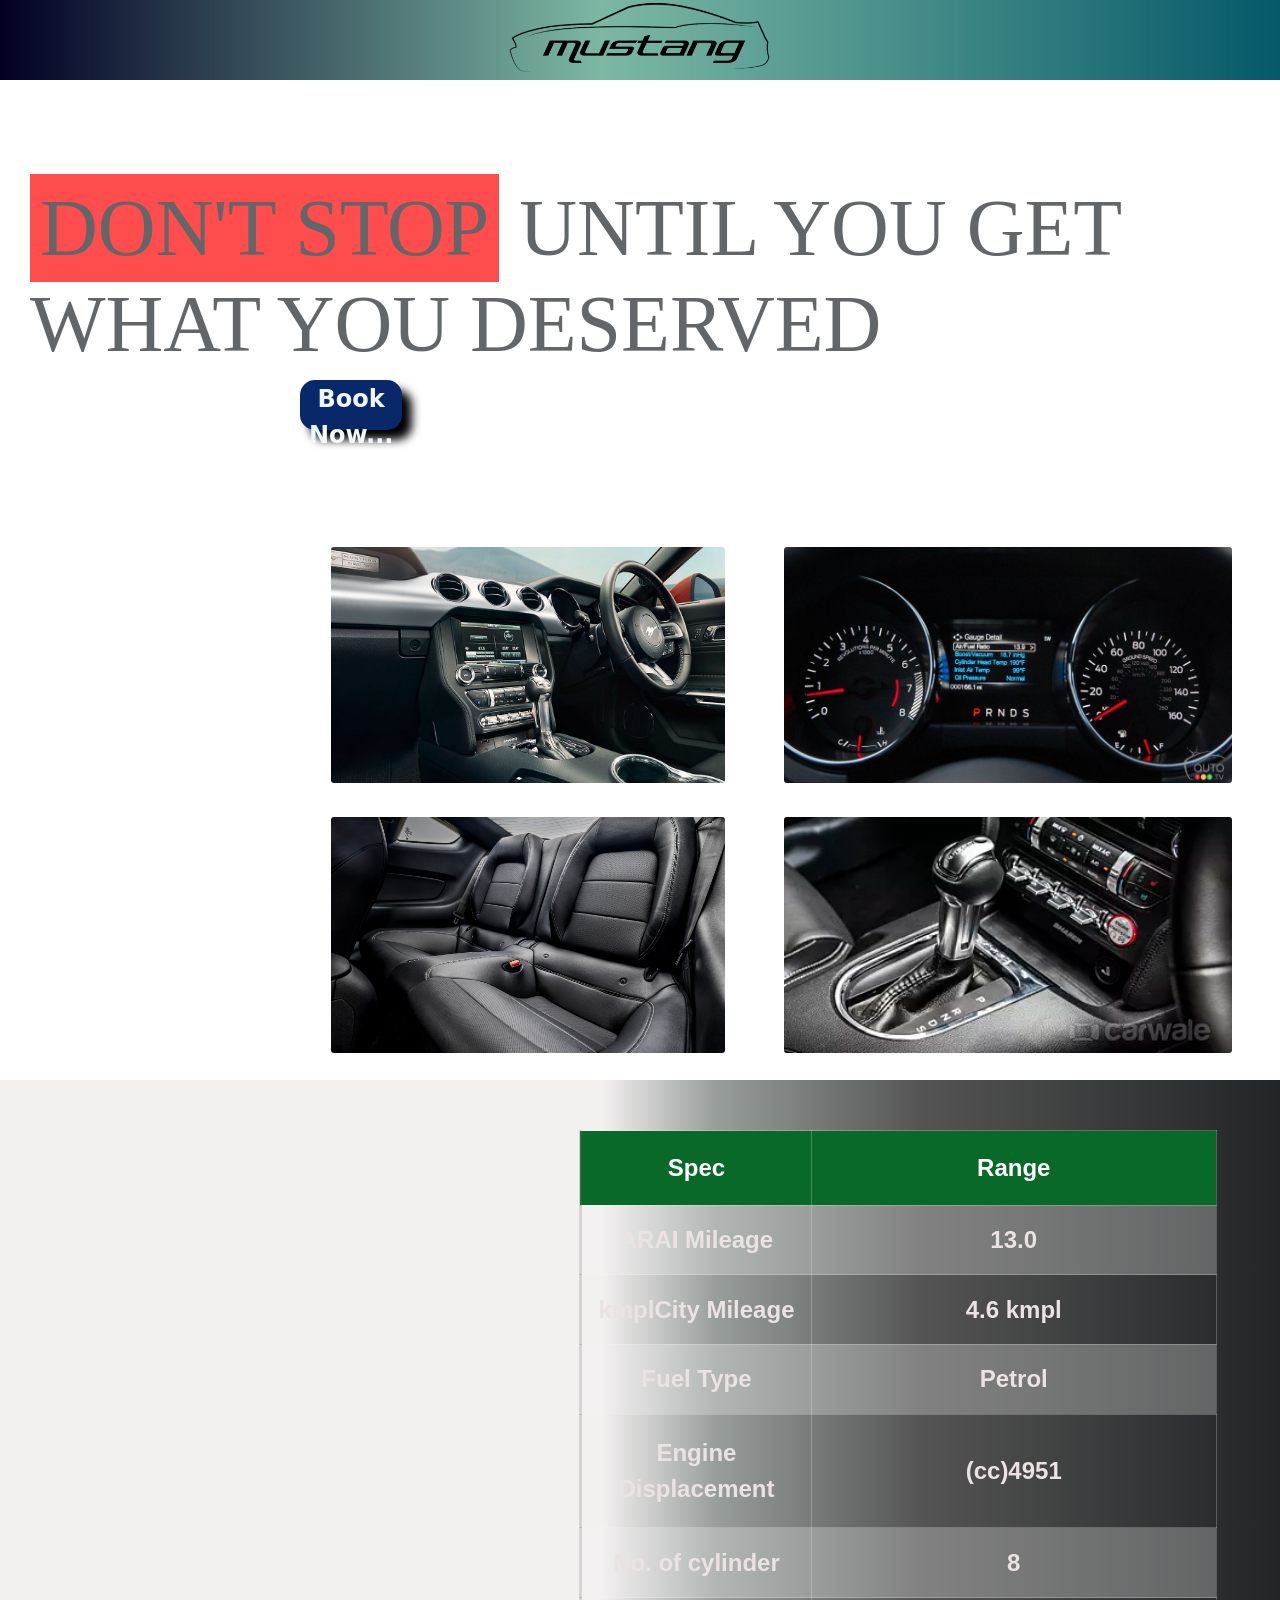
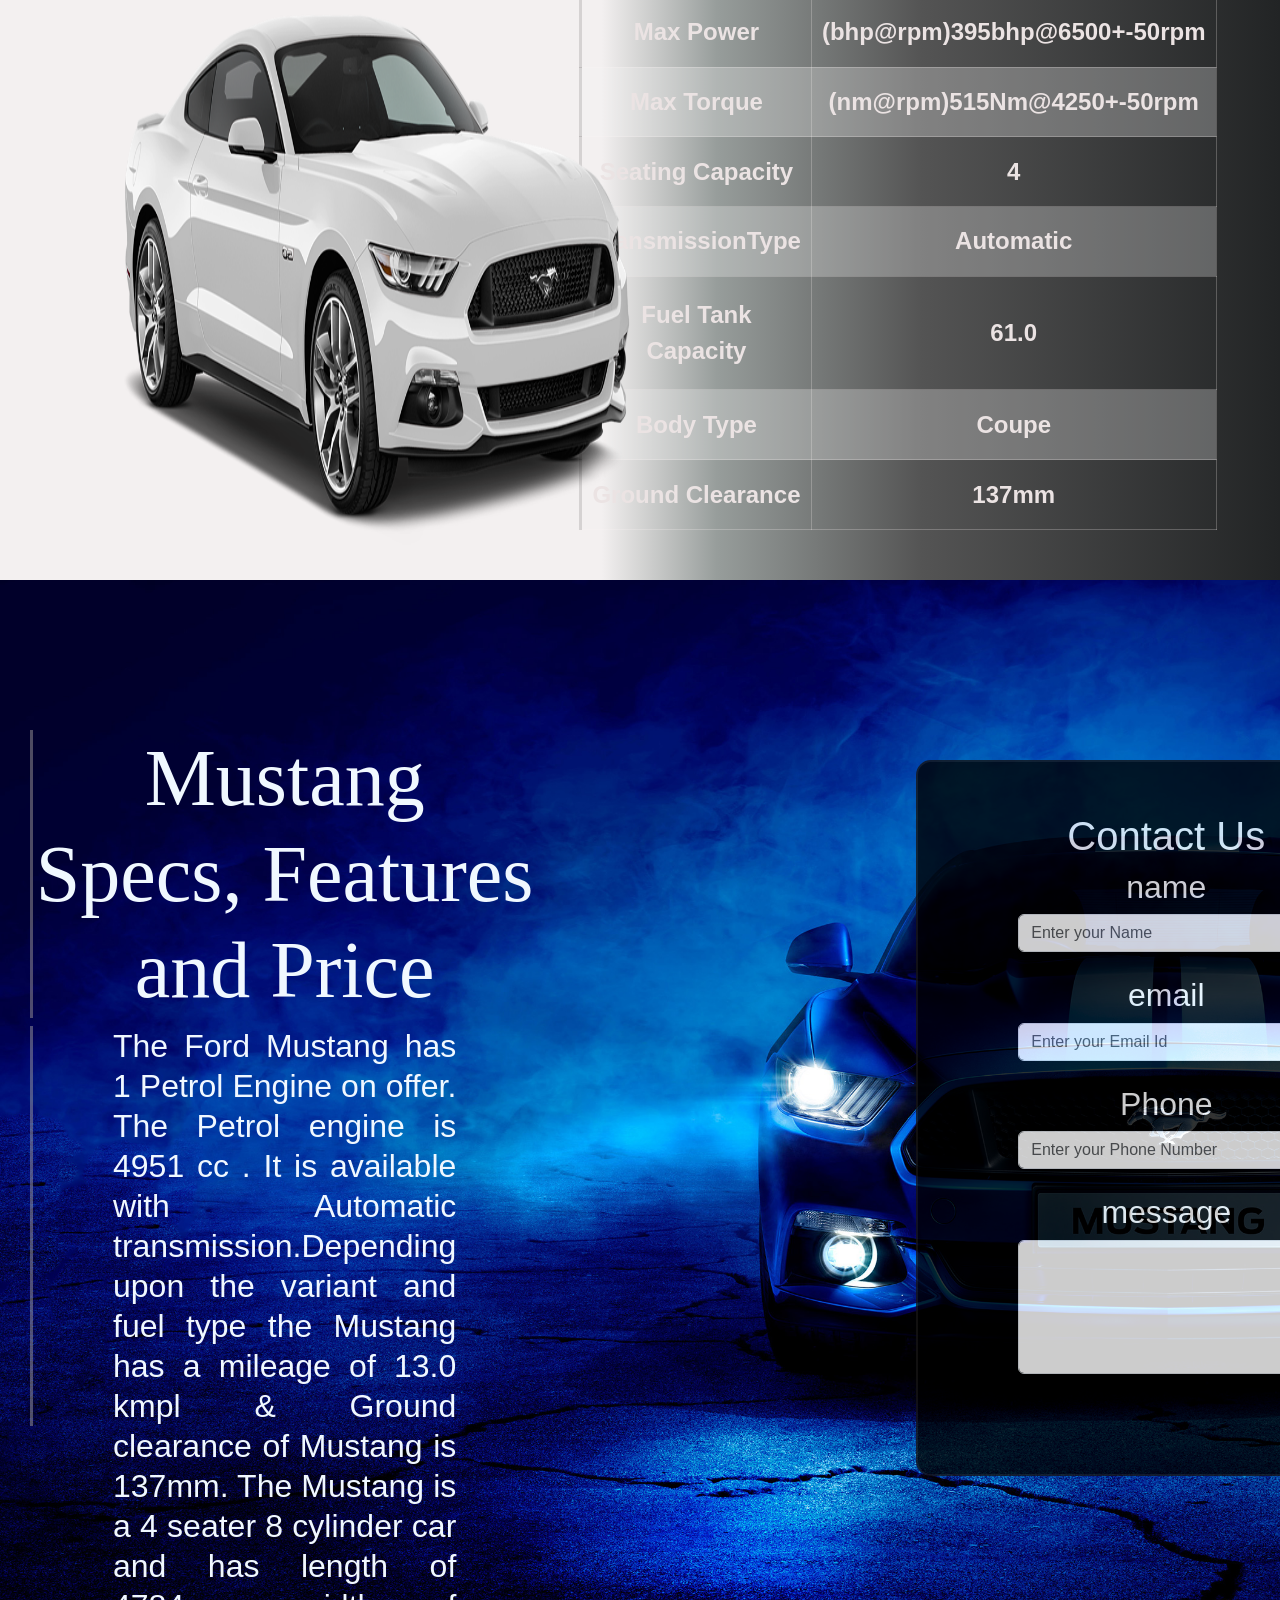
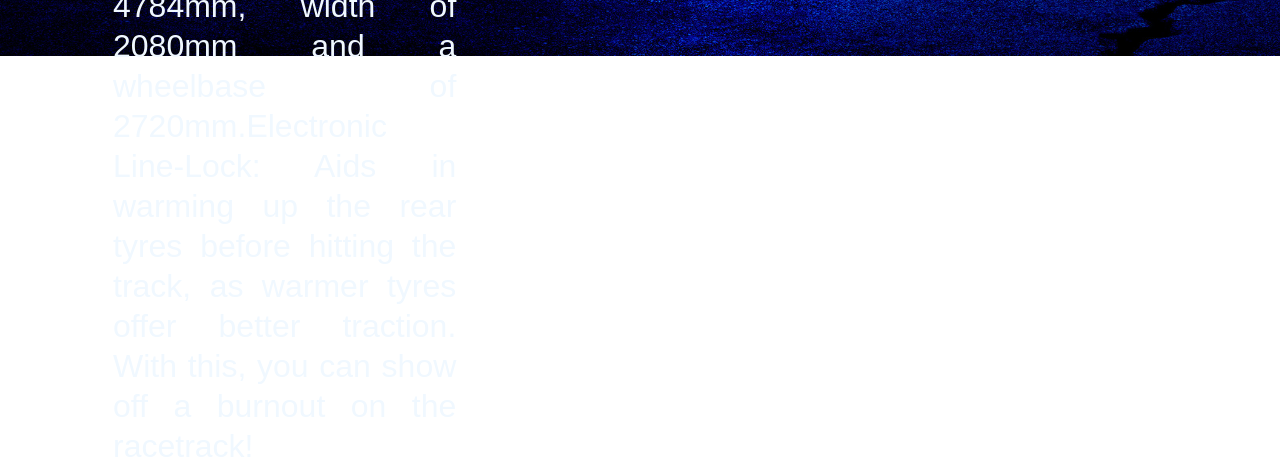
==== index.html @ ed116045 "renamed" ====
<!DOCTYPE html>
<html lang="en">

<head>
    <meta charset="UTF-8">
    <meta http-equiv="X-UA-Compatible" content="IE=edge">
    <meta name="viewport" content="width=device-width, initial-scale=1.0">
    <title>Document</title>
    <link rel="stylesheet" href="./website.css">
    <!-- CSS only -->
    <link href="https://cdn.jsdelivr.net/npm/bootstrap@5.2.3/dist/css/bootstrap.min.css" rel="stylesheet"
        integrity="sha384-rbsA2VBKQhggwzxH7pPCaAqO46MgnOM80zW1RWuH61DGLwZJEdK2Kadq2F9CUG65" crossorigin="anonymous">

</head>

<body>
    <div class="header">
        <h1 class="heading11">
            <img class="img6" src="./images/mustang logo.png" alt=""></h1>

       
    </div>

    <div class="bgimage">
        <div>
            <h1 class="heading22"><span>DON'T STOP</span> UNTIL YOU GET<br>WHAT YOU DESERVED</h1>

        </div>
        <BUtton class="button1">Book Now...</BUtton>
        <DIV class="first">
            <div class="r1">
                <div><img class="img1" src="./images/interion mus.jpg" alt=""></div>
                <div><img class="img1" src="./images/back seat.jpg" alt=""></div>
            </div>

            <div class="r1">
                <div><img class="img1" src="./images/mustang meetr.JPG" alt=""></div>
                <div><img class="img1" src="./images/gear mutang.webp" alt=""></div>
            </div>
        </DIV>
    </div>
    <div class="main">
        <div class="colu colu-1"><img class="img2" src="./images/png mustang.png" alt=""></div>
       
        <table class="spec">

            <tr>
                <th>Spec</th>
                <th>Range</th>
            </tr>
            <tr>
                <td>ARAI Mileage</td>
                <td>13.0</td>
            </tr>
            <tr>
                <td>kmplCity Mileage </td>
                <td>4.6 kmpl</td>
            </tr>
            <tr>
                <td>Fuel Type </td>
                <td>Petrol</td>
            </tr>
            <tr>
                <td>Engine Displacement</td>
                <td>(cc)4951 </td>
            </tr>
            <tr>
                <td>No. of cylinder</td>
                <td>8 </td>
            </tr>
            <tr>
                <td> Max Power </td>
                <td>(bhp@rpm)395bhp@6500+-50rpm </td>
            </tr>
            <tr>
                <td>Max Torque </td>
                <td>(nm@rpm)515Nm@4250+-50rpm </td>
            </tr>
            <tr>
                <td>Seating Capacity</td>
                <td>4 </td>
            </tr>
            <tr>
                <td>TransmissionType </td>
                <td>Automatic </td>
            </tr>
            <tr>
                <td> Fuel Tank Capacity</td>
                <td>61.0</td>
            </tr>
            <tr>
                <td> Body Type</td>
                <td>Coupe </td>
            </tr>
            <tr>
                <td>Ground Clearance</td>
                <td>137mm</td>
            </tr>
        </table>
    </div>
    <div class="bgimg2">
        <div class="for">
 <div class="colu colu-2">
            <h1 class="heading">Mustang Specs, Features and Price</h1>
            <p class="para5">The Ford Mustang has 1 Petrol Engine on offer. The Petrol engine is 4951 cc . It is
                available with
                Automatic transmission.Depending upon the variant and fuel type the Mustang has a mileage of 13.0 kmpl &
                Ground clearance of Mustang is 137mm. The Mustang is a 4 seater 8 cylinder car and has length of 4784mm,
                width of 2080mm and a wheelbase of 2720mm.Electronic Line-Lock: Aids in warming up the rear tyres before
                hitting the track, as warmer tyres offer better traction. With this, you can show off a burnout on the
                racetrack!</p>
        </div> 
           

            <form action="">
                <div>
                    <div class="labels">
                        <h1>Contact Us</h1>
                        <div>
                            <label class="h2" for="f1">name</label><br>
                            <input type="text" id="f1" placeholder="Enter your Name" class="form-control">
                        </div><br>
                        <div>
                            <label class="h2" for="f2">email</label><br>
                            <input type="email" id="f2" placeholder="Enter your Email Id" class="form-control">
                        </div><br>
                        <div>
                            <label class="h2" for="f4">Phone</label><br>
                            <input type="text" id="f4" placeholder="Enter your Phone Number" class="form-control">
                        </div><br>
                        <div>
                            <label class="h2" for="f3">message</label><br>
                            <textarea name="msg" id="f3" cols="20" rows="5" class="form-control"></textarea>
                        </div>
                    </div>
            </form>
        </div>
    </div>
    </div>
</body>

</html>
---- website.css ----
@import url('https://fonts.googleapis.com/css2?family=Dancing+Script&family=Nerko+One&family=Patrick+Hand&family=Poppins:wght@200&display=swap');

body {
    background-color: rgba(53, 50, 50, 0.74);
}

.header {
    height: 80px;
    width: 100%;
    background: rgb(2, 0, 36);
    background: linear-gradient(90deg, rgba(2, 0, 36, 1) 0%, rgba(9, 121, 84, 0.5326505602240896) 47%, rgb(5, 89, 105) 100%);
    font-family: 'Dancing Script', cursive;
    position: sticky;
    top: 0px;
    font-size: xx-large;
    margin-bottom: 0px;
    margin-top: 0px;
}
.img6{
    height: 80px;
}
.heading11 {
    text-align: center;
    color: white;
    /* box-shadow: 10px 10px 10px black; */
    margin-top: 0px;
}

span {
    background-color: red;
    padding: 10px;
}

.b1 {
    position: relative;
}

.heading22 {
    margin-left: 30px;
    font-family: 'Libre Baskerville', serif;
    font-size: 80px;
    opacity: 0.7;
    /* position: absolute; */
}

.bgimage {
    background-image: url("./images/f2.jpg.crdownload");
    background-size: cover;
    height: 1000px;
    width: 100%;
    padding-TOP: 100PX;
}

.button1 {
    background-color: rgb(9, 40, 105);
    width: 8%;
    height: 50px;
    border-radius: 15px;
    margin-left: 300px;
    font-weight: 800;
    font-size: x-large;
    border: 0;
    box-shadow: 10px 10px 10px black;
    color: aliceblue;
    cursor: pointer;
}

.button1:hover {
    transition: .5s;
    transform: scale(1.2);
}

.first {
    display: flex;
    justify-content: flex-end;
}

.r1 {
    margin-top: 80px;
}

.img1 {
    height: 250px;
    width: 90%;
    border: 7px rgba(255, 255, 255, 0.404) solid;
    margin: 10px;
    border-radius: 10px;
}

.img1:hover {
    transition: .5s;
    transform: scale(1.1);

}


.main {
    display: flex;
    padding: 50px;
    justify-content: space-evenly;
    background: rgb(255, 255, 255);
    background: linear-gradient(90deg, rgb(243, 240, 240) 47%, rgba(151, 157, 155, 1) 56%, rgba(84, 84, 84, 1) 72%, rgba(34, 36, 37, 1) 100%);
}

.colu {

    height: 800px;
    width: 40%;
    margin-top: 150px;
    /* background-color: red; */
    margin-left: 30px;

}

.img2 {
    height: 150%;
    width: 120%;
    transform: rotateY(180deg);
    margin-top: 0px;
    padding-top: 0px;
    border: 0px;
}

.heading {
    font-family: 'Libre Baskerville', serif;
    font-size: 80px;
    text-align: center;
    border-left: 2px rgba(155, 149, 149, 0.5)solid;
    border-width: 3px;
    color: aliceblue;
}

.para5 {
    color: aliceblue;
    height: 400px;
    font-size: xx-large;
    font-family: 'Roboto Condensed', sans-serif;
    padding: 80px;
    text-align: justify;
    padding-top: 0px;
    line-height: 40px;
    border-left: 2px rgba(158, 156, 156, 0.5) solid;
    border-width: 3px;
}

.for {
    display: flex;
    justify-content: space-between;
}
form{
    padding: 80px;
    margin-left: 200px;
}
table{
    height: 1000px;
    /* width: 50%; */
    border-left: 2px rgba(121, 118, 118, 0.247) solid;
    border-width: 3px;

}
.bgimg2{
    background-image: url("./images/blue-ford-mustang-ll.jpg");
    background-size: cover;
    height: 100%;
    width: 100%;
}

.labels {
    background-color: black;
    opacity: 0.8;
    margin: 100px;
    margin-right: 300px;
    border: 2px rgb(22, 20, 20) solid;
    padding: 100px;
    width: 500px;
    text-align: center;
    padding-top: 50px;
    border-radius: 15px;
    font-family: 'Roboto Condensed', sans-serif;
    color: rgb(255, 255, 255);
   
    
}

.spec{
    font-family: Arial, Helvetica, sans-serif;
    border-collapse: collapse;
    width: 40%;
    color: rgb(235, 227, 227);
    font-size: x-large;
    font-weight: 700;
    text-align: center;
  }
  
  .spec td, .spec th {
    border: 1px solid rgba(248, 242, 242, 0.247);
    padding: 10px;
  }
  
  .spec tr:nth-child(even){background-color: #f2f2f249;}
  
  .spec tr:hover {background-color: rgba(221, 221, 221, 0.219);}
  
  .spec th {
    padding-top: 12px;
    padding-bottom: 12px;
    text-align: left;
    background-color: #096929;
    color: white;
    text-align: center;
  }
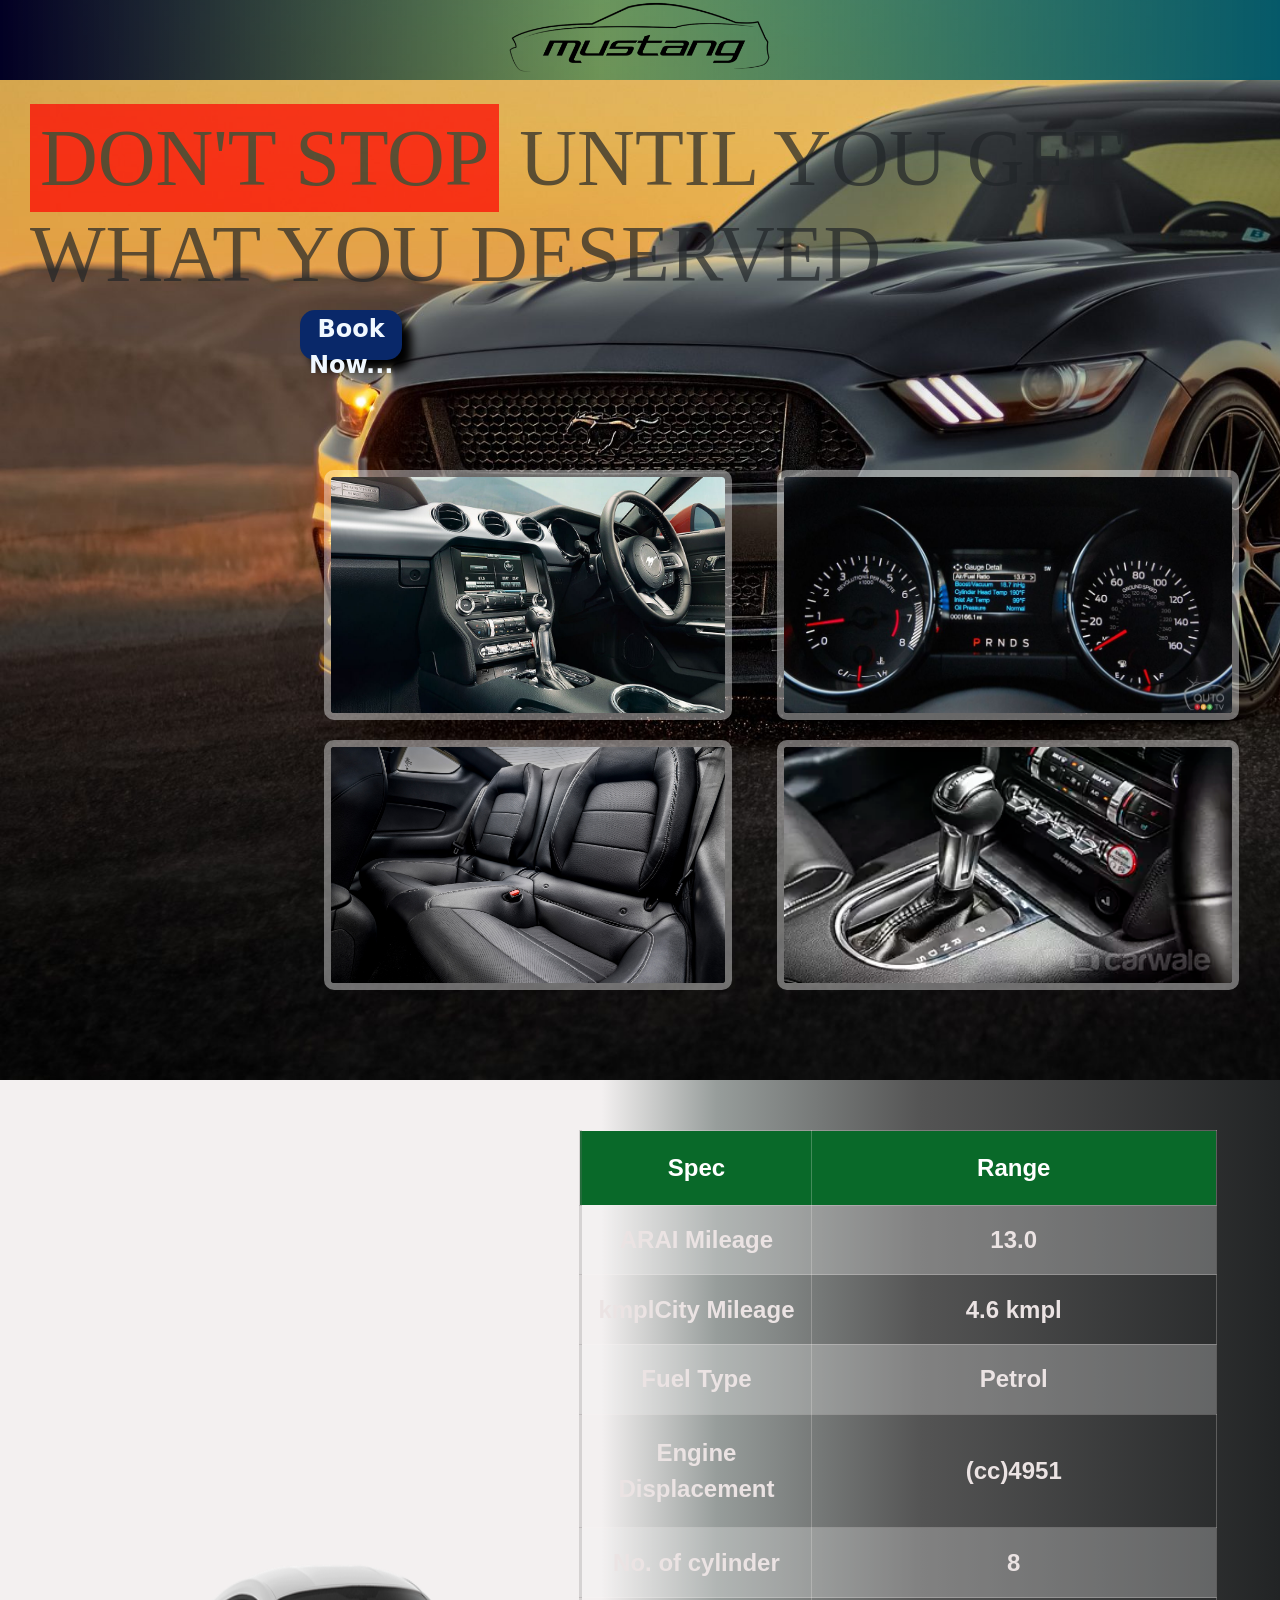
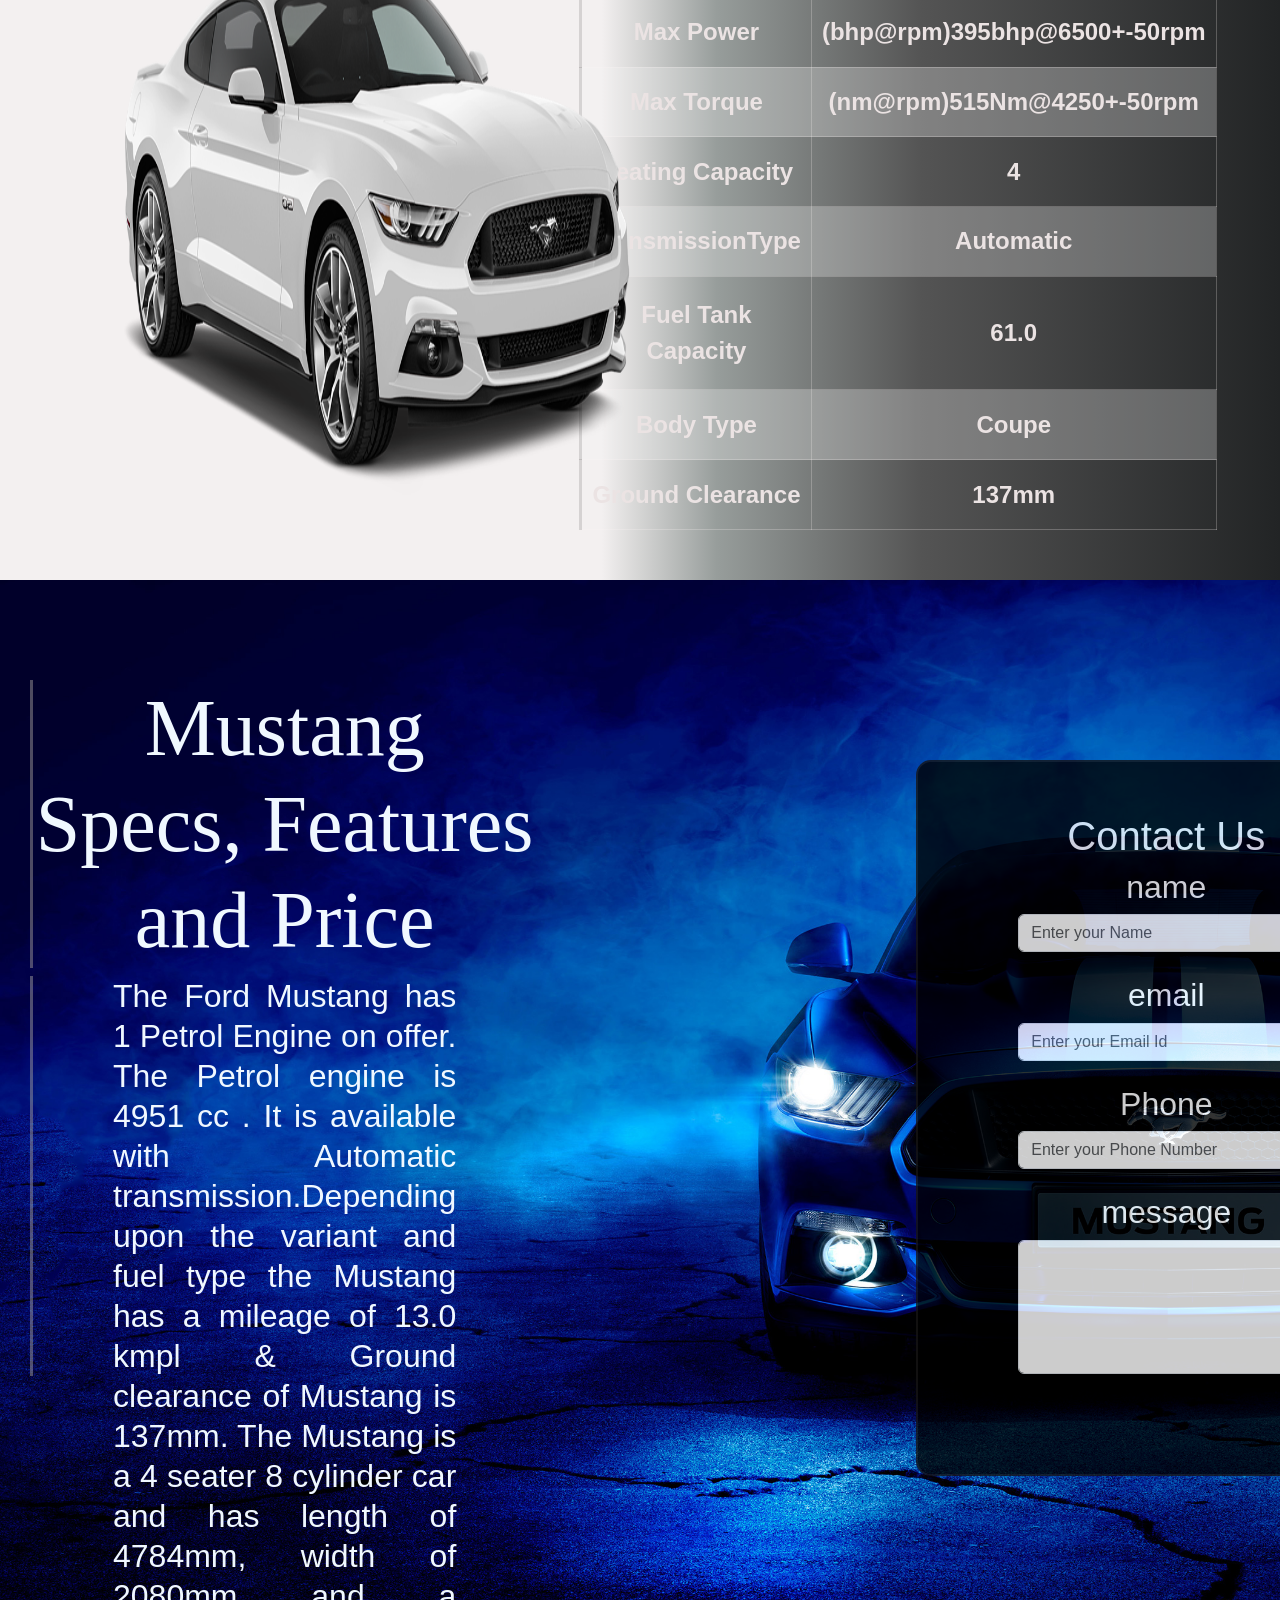
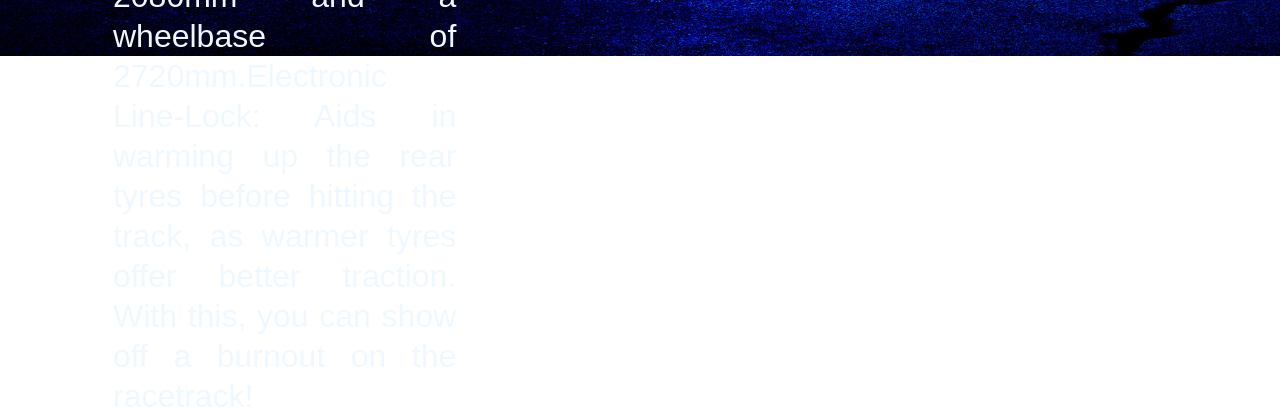
==== commit db926666: "updating2" ====
--- a/index.html
+++ b/index.html
@@ -16,9 +16,10 @@
 <body>
     <div class="header">
         <h1 class="heading11">
-            <img class="img6" src="./images/mustang logo.png" alt=""></h1>
+            <img class="img6" src="./images/mustang logo.png" alt="">
+        </h1>
 
-       
+
     </div>
 
     <div class="bgimage">
@@ -41,7 +42,7 @@
     </div>
     <div class="main">
         <div class="colu colu-1"><img class="img2" src="./images/png mustang.png" alt=""></div>
-       
+
         <table class="spec">
 
             <tr>
@@ -100,17 +101,21 @@
     </div>
     <div class="bgimg2">
         <div class="for">
- <div class="colu colu-2">
-            <h1 class="heading">Mustang Specs, Features and Price</h1>
-            <p class="para5">The Ford Mustang has 1 Petrol Engine on offer. The Petrol engine is 4951 cc . It is
-                available with
-                Automatic transmission.Depending upon the variant and fuel type the Mustang has a mileage of 13.0 kmpl &
-                Ground clearance of Mustang is 137mm. The Mustang is a 4 seater 8 cylinder car and has length of 4784mm,
-                width of 2080mm and a wheelbase of 2720mm.Electronic Line-Lock: Aids in warming up the rear tyres before
-                hitting the track, as warmer tyres offer better traction. With this, you can show off a burnout on the
-                racetrack!</p>
-        </div> 
-           
+            <div class="colu colu-2">
+                <h1 class="heading">Mustang Specs, Features and Price</h1>
+                <p class="para5">The Ford Mustang has 1 Petrol Engine on offer. The Petrol engine is 4951 cc . It is
+                    available with
+                    Automatic transmission.Depending upon the variant and fuel type the Mustang has a mileage of 13.0
+                    kmpl &
+                    Ground clearance of Mustang is 137mm. The Mustang is a 4 seater 8 cylinder car and has length of
+                    4784mm,
+                    width of 2080mm and a wheelbase of 2720mm.Electronic Line-Lock: Aids in warming up the rear tyres
+                    before
+                    hitting the track, as warmer tyres offer better traction. With this, you can show off a burnout on
+                    the
+                    racetrack!</p>
+            </div>
+
 
             <form action="">
                 <div>
--- a/website.css
+++ b/website.css
@@ -16,9 +16,11 @@
     margin-bottom: 0px;
     margin-top: 0px;
 }
-.img6{
+
+.img6 {
     height: 80px;
 }
+
 .heading11 {
     text-align: center;
     color: white;
@@ -37,6 +39,7 @@
 
 .heading22 {
     margin-left: 30px;
+    margin-top: 230px;
     font-family: 'Libre Baskerville', serif;
     font-size: 80px;
     opacity: 0.7;
@@ -44,11 +47,12 @@
 }
 
 .bgimage {
-    background-image: url("./images/f2.jpg.crdownload");
+    background-image: url("./images/mustang\ bg.jpg");
     background-size: cover;
-    height: 1000px;
+    height: 1300px;
     width: 100%;
     padding-TOP: 100PX;
+    margin-top: -300px;
 }
 
 .button1 {
@@ -106,7 +110,7 @@
 
     height: 800px;
     width: 40%;
-    margin-top: 150px;
+    margin-top: 100px;
     /* background-color: red; */
     margin-left: 30px;
 
@@ -147,18 +151,21 @@
     display: flex;
     justify-content: space-between;
 }
-form{
+
+form {
     padding: 80px;
     margin-left: 200px;
 }
-table{
+
+table {
     height: 1000px;
     /* width: 50%; */
     border-left: 2px rgba(121, 118, 118, 0.247) solid;
     border-width: 3px;
 
 }
-.bgimg2{
+
+.bgimg2 {
     background-image: url("./images/blue-ford-mustang-ll.jpg");
     background-size: cover;
     height: 100%;
@@ -178,11 +185,11 @@
     border-radius: 15px;
     font-family: 'Roboto Condensed', sans-serif;
     color: rgb(255, 255, 255);
-   
-    
-}
-
-.spec{
+
+
+}
+
+.spec {
     font-family: Arial, Helvetica, sans-serif;
     border-collapse: collapse;
     width: 40%;
@@ -190,22 +197,27 @@
     font-size: x-large;
     font-weight: 700;
     text-align: center;
-  }
-  
-  .spec td, .spec th {
+}
+
+.spec td,
+.spec th {
     border: 1px solid rgba(248, 242, 242, 0.247);
     padding: 10px;
-  }
-  
-  .spec tr:nth-child(even){background-color: #f2f2f249;}
-  
-  .spec tr:hover {background-color: rgba(221, 221, 221, 0.219);}
-  
-  .spec th {
+}
+
+.spec tr:nth-child(even) {
+    background-color: #f2f2f249;
+}
+
+.spec tr:hover {
+    background-color: rgba(221, 221, 221, 0.219);
+}
+
+.spec th {
     padding-top: 12px;
     padding-bottom: 12px;
     text-align: left;
     background-color: #096929;
     color: white;
     text-align: center;
-  }+}
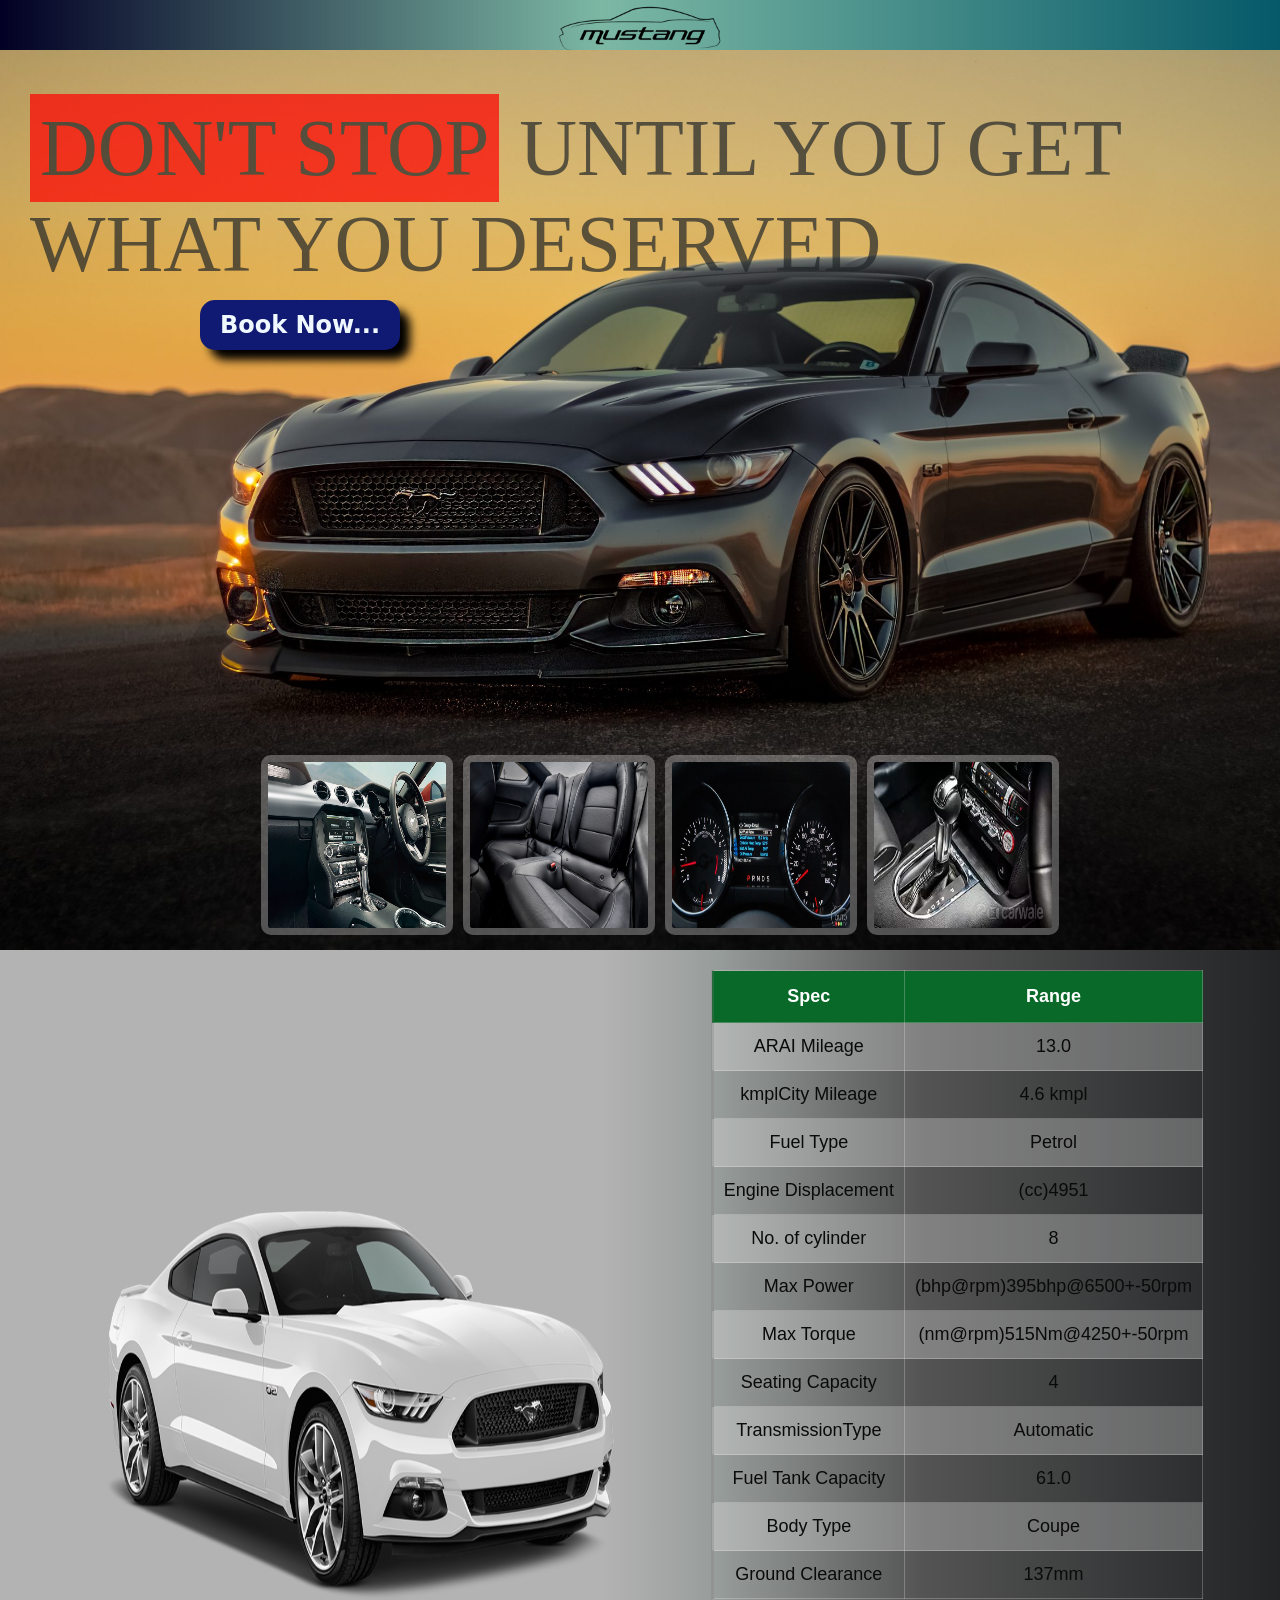
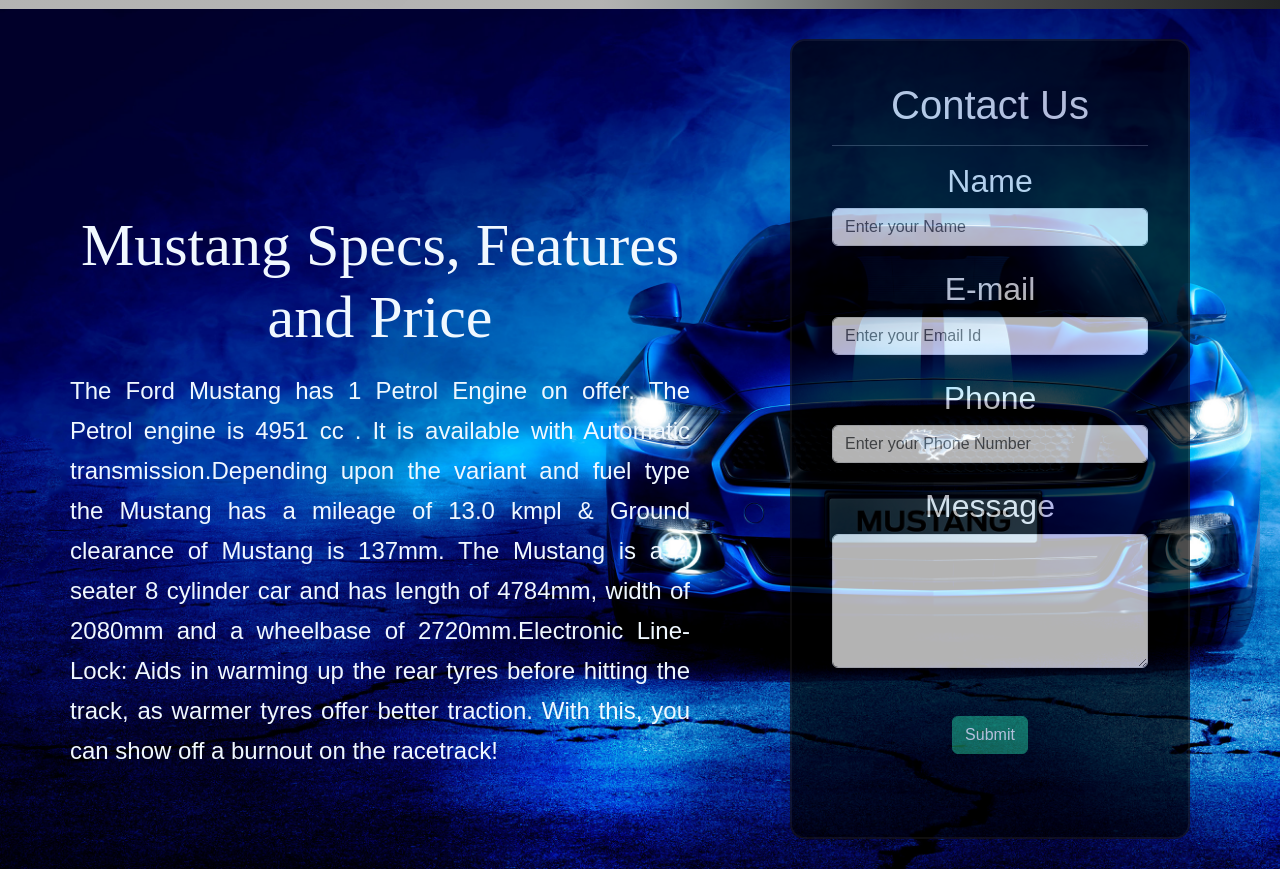
==== commit 79af3187: "cleared" ====
--- a/index.html
+++ b/index.html
@@ -18,128 +18,125 @@
         <h1 class="heading11">
             <img class="img6" src="./images/mustang logo.png" alt="">
         </h1>
+    </div>
+    <div class="bgimage">
+        <h1 class="heading22"><span>DON'T STOP</span> UNTIL YOU GET<br>WHAT YOU DESERVED</h1>
+        <BUtton class="button1">Book Now...</BUtton>
+        <div class="first">
+            <!-- <div class="g1"> -->
+                <img class="img1" src="./images/interion mus.jpg" alt="">
+                <img class="img1" src="./images/back seat.jpg" alt="">
+            <!-- </div> -->
+            <!-- <div class="g1"> -->
+                <img class="img1" src="./images/mustang meetr.JPG" alt="">
+                <img class="img1" src="./images/gear mutang.webp" alt="">
+            <!-- </div> -->
+        </div>
+    </div>
+    <div class="main">
+        <div class="colu">
+            <img class="img2" src="./images/png mustang.png" alt="">
+        </div>
+        <div class="spec">
+            <table>
+                <tr>
+                    <th>Spec</th>
+                    <th>Range</th>
+                </tr>
+                <tr>
+                    <td>ARAI Mileage</td>
+                    <td>13.0</td>
+                </tr>
+                <tr>
+                    <td>kmplCity Mileage </td>
+                    <td>4.6 kmpl</td>
+                </tr>
+                <tr>
+                    <td>Fuel Type </td>
+                    <td>Petrol</td>
+                </tr>
+                <tr>
+                    <td>Engine Displacement</td>
+                    <td>(cc)4951 </td>
+                </tr>
+                <tr>
+                    <td>No. of cylinder</td>
+                    <td>8 </td>
+                </tr>
+                <tr>
+                    <td> Max Power </td>
+                    <td>(bhp@rpm)395bhp@6500+-50rpm </td>
+                </tr>
+                <tr>
+                    <td>Max Torque </td>
+                    <td>(nm@rpm)515Nm@4250+-50rpm </td>
+                </tr>
+                <tr>
+                    <td>Seating Capacity</td>
+                    <td>4 </td>
+                </tr>
+                <tr>
+                    <td>TransmissionType </td>
+                    <td>Automatic </td>
+                </tr>
+                <tr>
+                    <td> Fuel Tank Capacity</td>
+                    <td>61.0</td>
+                </tr>
+                <tr>
+                    <td> Body Type</td>
+                    <td>Coupe </td>
+                </tr>
+                <tr>
+                    <td>Ground Clearance</td>
+                    <td>137mm</td>
+                </tr>
+            </table>
+        </div>
+    </div>
+
+    <div class="for">
+        <div class="column1">
+            <h1 class="heading">Mustang Specs, Features and Price</h1>
+            <p class="para5">The Ford Mustang has 1 Petrol Engine on offer. The Petrol engine is 4951 cc . It is
+                available with
+                Automatic transmission.Depending upon the variant and fuel type the Mustang has a mileage of 13.0
+                kmpl &
+                Ground clearance of Mustang is 137mm. The Mustang is a 4 seater 8 cylinder car and has length of
+                4784mm,
+                width of 2080mm and a wheelbase of 2720mm.Electronic Line-Lock: Aids in warming up the rear tyres
+                before
+                hitting the track, as warmer tyres offer better traction. With this, you can show off a burnout on
+                the
+                racetrack!</p>
+        </div>
 
 
-    </div>
 
-    <div class="bgimage">
-        <div>
-            <h1 class="heading22"><span>DON'T STOP</span> UNTIL YOU GET<br>WHAT YOU DESERVED</h1>
-
-        </div>
-        <BUtton class="button1">Book Now...</BUtton>
-        <DIV class="first">
-            <div class="r1">
-                <div><img class="img1" src="./images/interion mus.jpg" alt=""></div>
-                <div><img class="img1" src="./images/back seat.jpg" alt=""></div>
-            </div>
-
-            <div class="r1">
-                <div><img class="img1" src="./images/mustang meetr.JPG" alt=""></div>
-                <div><img class="img1" src="./images/gear mutang.webp" alt=""></div>
-            </div>
-        </DIV>
-    </div>
-    <div class="main">
-        <div class="colu colu-1"><img class="img2" src="./images/png mustang.png" alt=""></div>
-
-        <table class="spec">
-
-            <tr>
-                <th>Spec</th>
-                <th>Range</th>
-            </tr>
-            <tr>
-                <td>ARAI Mileage</td>
-                <td>13.0</td>
-            </tr>
-            <tr>
-                <td>kmplCity Mileage </td>
-                <td>4.6 kmpl</td>
-            </tr>
-            <tr>
-                <td>Fuel Type </td>
-                <td>Petrol</td>
-            </tr>
-            <tr>
-                <td>Engine Displacement</td>
-                <td>(cc)4951 </td>
-            </tr>
-            <tr>
-                <td>No. of cylinder</td>
-                <td>8 </td>
-            </tr>
-            <tr>
-                <td> Max Power </td>
-                <td>(bhp@rpm)395bhp@6500+-50rpm </td>
-            </tr>
-            <tr>
-                <td>Max Torque </td>
-                <td>(nm@rpm)515Nm@4250+-50rpm </td>
-            </tr>
-            <tr>
-                <td>Seating Capacity</td>
-                <td>4 </td>
-            </tr>
-            <tr>
-                <td>TransmissionType </td>
-                <td>Automatic </td>
-            </tr>
-            <tr>
-                <td> Fuel Tank Capacity</td>
-                <td>61.0</td>
-            </tr>
-            <tr>
-                <td> Body Type</td>
-                <td>Coupe </td>
-            </tr>
-            <tr>
-                <td>Ground Clearance</td>
-                <td>137mm</td>
-            </tr>
-        </table>
-    </div>
-    <div class="bgimg2">
-        <div class="for">
-            <div class="colu colu-2">
-                <h1 class="heading">Mustang Specs, Features and Price</h1>
-                <p class="para5">The Ford Mustang has 1 Petrol Engine on offer. The Petrol engine is 4951 cc . It is
-                    available with
-                    Automatic transmission.Depending upon the variant and fuel type the Mustang has a mileage of 13.0
-                    kmpl &
-                    Ground clearance of Mustang is 137mm. The Mustang is a 4 seater 8 cylinder car and has length of
-                    4784mm,
-                    width of 2080mm and a wheelbase of 2720mm.Electronic Line-Lock: Aids in warming up the rear tyres
-                    before
-                    hitting the track, as warmer tyres offer better traction. With this, you can show off a burnout on
-                    the
-                    racetrack!</p>
-            </div>
-
-
+        <div class="labels">
             <form action="">
+                <h1>Contact Us</h1>
+                <hr>
                 <div>
-                    <div class="labels">
-                        <h1>Contact Us</h1>
-                        <div>
-                            <label class="h2" for="f1">name</label><br>
-                            <input type="text" id="f1" placeholder="Enter your Name" class="form-control">
-                        </div><br>
-                        <div>
-                            <label class="h2" for="f2">email</label><br>
-                            <input type="email" id="f2" placeholder="Enter your Email Id" class="form-control">
-                        </div><br>
-                        <div>
-                            <label class="h2" for="f4">Phone</label><br>
-                            <input type="text" id="f4" placeholder="Enter your Phone Number" class="form-control">
-                        </div><br>
-                        <div>
-                            <label class="h2" for="f3">message</label><br>
-                            <textarea name="msg" id="f3" cols="20" rows="5" class="form-control"></textarea>
-                        </div>
-                    </div>
+                    <label class="h2" for="f1">Name</label><br>
+                    <input type="text" id="f1" placeholder="Enter your Name" class="form-control">
+                </div><br>
+                <div>
+                    <label class="h2" for="f2">E-mail</label><br>
+                    <input type="email" id="f2" placeholder="Enter your Email Id" class="form-control">
+                </div><br>
+                <div>
+                    <label class="h2" for="f4">Phone</label><br>
+                    <input type="text" id="f4" placeholder="Enter your Phone Number" class="form-control">
+                </div><br>
+                <div>
+                    <label class="h2" for="f3">Message</label><br>
+                    <textarea name="msg" id="f3" cols="20" rows="5" class="form-control"></textarea>
+                </div>
+                <button class="btn btn-success mt-5">Submit</button>
             </form>
         </div>
+
     </div>
     </div>
 </body>
--- a/website.css
+++ b/website.css
@@ -2,10 +2,11 @@
 
 body {
     background-color: rgba(53, 50, 50, 0.74);
+
 }
 
 .header {
-    height: 80px;
+    height: 50px;
     width: 100%;
     background: rgb(2, 0, 36);
     background: linear-gradient(90deg, rgba(2, 0, 36, 1) 0%, rgba(9, 121, 84, 0.5326505602240896) 47%, rgb(5, 89, 105) 100%);
@@ -18,52 +19,43 @@
 }
 
 .img6 {
-    height: 80px;
+    height: 50px;
 }
 
 .heading11 {
     text-align: center;
     color: white;
-    /* box-shadow: 10px 10px 10px black; */
-    margin-top: 0px;
-}
-
-span {
-    background-color: red;
-    padding: 10px;
-}
-
-.b1 {
-    position: relative;
+}
+
+.bgimage {
+    background-image: url("./images/mustang\ bg.jpg");
+    background-size: cover;
+
+
 }
 
 .heading22 {
     margin-left: 30px;
-    margin-top: 230px;
+    padding-top: 50px;
     font-family: 'Libre Baskerville', serif;
     font-size: 80px;
     opacity: 0.7;
-    /* position: absolute; */
-}
-
-.bgimage {
-    background-image: url("./images/mustang\ bg.jpg");
-    background-size: cover;
-    height: 1300px;
-    width: 100%;
-    padding-TOP: 100PX;
-    margin-top: -300px;
+}
+
+span {
+    background-color: red;
+    padding: 10px;
 }
 
 .button1 {
-    background-color: rgb(9, 40, 105);
-    width: 8%;
+    background-color: rgb(17, 26, 114);
+    width: 200px;
     height: 50px;
+    border: 0px;
     border-radius: 15px;
-    margin-left: 300px;
+    margin-left: 200px;
     font-weight: 800;
     font-size: x-large;
-    border: 0;
     box-shadow: 10px 10px 10px black;
     color: aliceblue;
     cursor: pointer;
@@ -76,18 +68,18 @@
 
 .first {
     display: flex;
-    justify-content: flex-end;
-}
-
-.r1 {
-    margin-top: 80px;
+    height: 200px;
+    width: 15%;
+ padding-bottom: 20px;
+    margin-left: 20%;
+    margin-top: 400px;
 }
 
 .img1 {
-    height: 250px;
-    width: 90%;
-    border: 7px rgba(255, 255, 255, 0.404) solid;
-    margin: 10px;
+    height: 100%;
+    width: 100%;
+    border: 7px rgba(255, 255, 255, 0.295) solid;
+    margin: 5px;
     border-radius: 10px;
 }
 
@@ -97,127 +89,118 @@
 
 }
 
+.g1 {
+    margin-left: 10px;
+}
 
 .main {
     display: flex;
-    padding: 50px;
+    padding: 10px;
     justify-content: space-evenly;
-    background: rgb(255, 255, 255);
-    background: linear-gradient(90deg, rgb(243, 240, 240) 47%, rgba(151, 157, 155, 1) 56%, rgba(84, 84, 84, 1) 72%, rgba(34, 36, 37, 1) 100%);
+    background: linear-gradient(90deg, rgba(59, 57, 57, 0.384) 47%, rgba(151, 157, 155, 1) 56%, rgba(84, 84, 84, 1) 72%, rgba(34, 36, 37, 1) 100%);
 }
 
 .colu {
-
-    height: 800px;
-    width: 40%;
-    margin-top: 100px;
-    /* background-color: red; */
-    margin-left: 30px;
-
+    height: 500px;
+    width: 45%;
 }
 
 .img2 {
-    height: 150%;
-    width: 120%;
+    height: 180%;
+    width: 100%;
     transform: rotateY(180deg);
-    margin-top: 0px;
-    padding-top: 0px;
-    border: 0px;
-}
-
-.heading {
-    font-family: 'Libre Baskerville', serif;
-    font-size: 80px;
-    text-align: center;
-    border-left: 2px rgba(155, 149, 149, 0.5)solid;
-    border-width: 3px;
-    color: aliceblue;
-}
-
-.para5 {
-    color: aliceblue;
-    height: 400px;
-    font-size: xx-large;
-    font-family: 'Roboto Condensed', sans-serif;
-    padding: 80px;
-    text-align: justify;
-    padding-top: 0px;
-    line-height: 40px;
-    border-left: 2px rgba(158, 156, 156, 0.5) solid;
-    border-width: 3px;
-}
-
-.for {
-    display: flex;
-    justify-content: space-between;
-}
-
-form {
-    padding: 80px;
-    margin-left: 200px;
+}
+
+
+.spec {
+    font-family: Arial, Helvetica, sans-serif;
+    border-collapse: collapse;
+    color: rgb(10, 10, 10);
+    font-size: large;
+    font-weight: 400;
+    text-align: center;
+    margin-top: 10px;
+}
+
+.spec td,
+.spec th {
+    border: 1px solid rgba(248, 242, 242, 0.247);
+    padding: 10px;
+}
+
+.spec tr:nth-child(even) {
+    background-color: #f2f2f249;
+}
+
+.spec tr:hover {
+    background-color: rgba(221, 221, 221, 0.219);
+}
+
+.spec th {
+    padding-top: 12px;
+    padding-bottom: 12px;
+    background-color: #096929;
+    color: white;
 }
 
 table {
-    height: 1000px;
-    /* width: 50%; */
     border-left: 2px rgba(121, 118, 118, 0.247) solid;
     border-width: 3px;
 
 }
 
-.bgimg2 {
+
+.for {
     background-image: url("./images/blue-ford-mustang-ll.jpg");
     background-size: cover;
     height: 100%;
     width: 100%;
-}
+    display: flex;
+    justify-content: space-evenly;
+}
+
+.column1{
+    width: 50%;
+}
+.heading {
+    font-family: 'Libre Baskerville', serif;
+    font-size: 60px;
+    text-align: center;
+    color: aliceblue;
+    margin-top: 200px;
+}
+
+.para5 {
+    color: aliceblue;
+    font-size: x-large;
+    font-family: 'Roboto Condensed', sans-serif;
+    padding: 10px;
+    text-align: justify;
+    padding-top: 10px;
+    line-height: 40px;
+
+}
+
+
+
+form {
+padding: 40px;
+width: 100%;
+}
+
+
 
 .labels {
+    margin: 30px;
+    width: 400px;
+    height: 800px;
     background-color: black;
-    opacity: 0.8;
-    margin: 100px;
-    margin-right: 300px;
+    opacity: 0.7;
     border: 2px rgb(22, 20, 20) solid;
-    padding: 100px;
-    width: 500px;
-    text-align: center;
-    padding-top: 50px;
+    text-align: center;
     border-radius: 15px;
     font-family: 'Roboto Condensed', sans-serif;
     color: rgb(255, 255, 255);
 
 
-}
-
-.spec {
-    font-family: Arial, Helvetica, sans-serif;
-    border-collapse: collapse;
-    width: 40%;
-    color: rgb(235, 227, 227);
-    font-size: x-large;
-    font-weight: 700;
-    text-align: center;
-}
-
-.spec td,
-.spec th {
-    border: 1px solid rgba(248, 242, 242, 0.247);
-    padding: 10px;
-}
-
-.spec tr:nth-child(even) {
-    background-color: #f2f2f249;
-}
-
-.spec tr:hover {
-    background-color: rgba(221, 221, 221, 0.219);
-}
-
-.spec th {
-    padding-top: 12px;
-    padding-bottom: 12px;
-    text-align: left;
-    background-color: #096929;
-    color: white;
-    text-align: center;
 }
